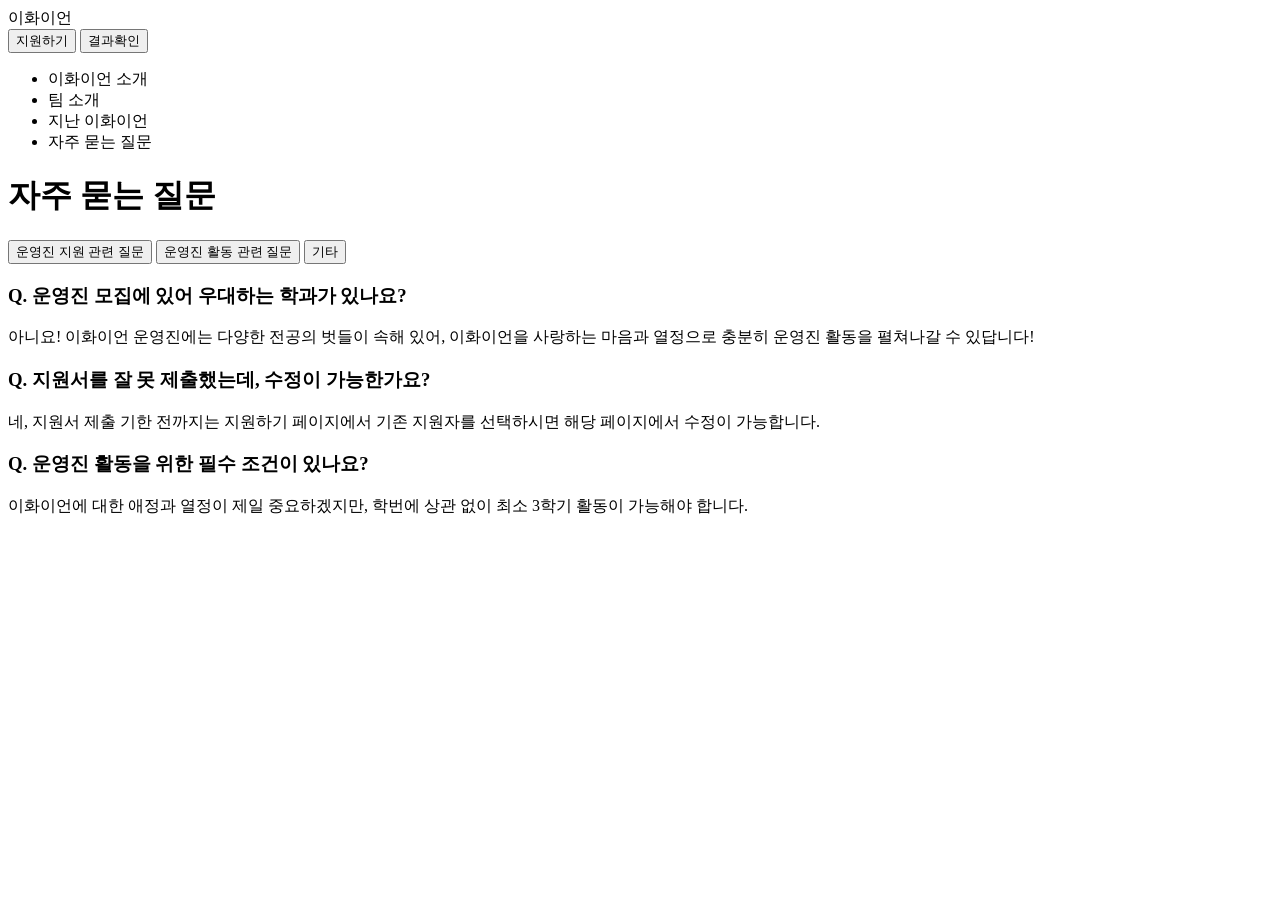
==== index.html @ 4b3a54e9 "1주차 과제" ====
<!DOCTYPE html>
<html lang="ko">
<head>
    <meta charset="UTF-8">
    <meta name="viewport" content="width=device-width, initial-scale=1.0">
    <title>이화이언 html 페이지 구현 과제</title>
</head>
<body>
    <header>
        <div>이화이언</div>
        <nav>
            <button type="button">지원하기</button>
            <button type="button">결과확인</button>
            <ul>
                <li>이화이언 소개</li>
                <li>팀 소개</li>
                <li>지난 이화이언</li>
                <li>자주 묻는 질문</li>
            </ul>
        </nav>
    </header>
    
    <main>
        <h1>자주 묻는 질문</h1>
        <section>
            <button type="button">운영진 지원 관련 질문</button>
            <button type="button">운영진 활동 관련 질문</button>
            <button type="button">기타</button>
        </section>
        <section>
            <article>
                <h3>Q. 운영진 모집에 있어 우대하는 학과가 있나요?</h3>
                <p>아니요! 이화이언 운영진에는 다양한 전공의 벗들이 속해 있어, 이화이언을 사랑하는 마음과 열정으로 충분히 운영진 활동을 펼쳐나갈 수 있답니다!</p>
            </article>
            
            <article>
                <h3>Q. 지원서를 잘 못 제출했는데, 수정이 가능한가요?</h3>
                <p>네, 지원서 제출 기한 전까지는 지원하기 페이지에서 기존 지원자를 선택하시면 해당 페이지에서 수정이 가능합니다.</p>
            </article>
            
            <article>
                <h3>Q. 운영진 활동을 위한 필수 조건이 있나요?</h3>
                <p>이화이언에 대한 애정과 열정이 제일 중요하겠지만, 학번에 상관 없이 최소 3학기 활동이 가능해야 합니다.</p>
            </article>
        </section>
    </main>
</body>
</html>
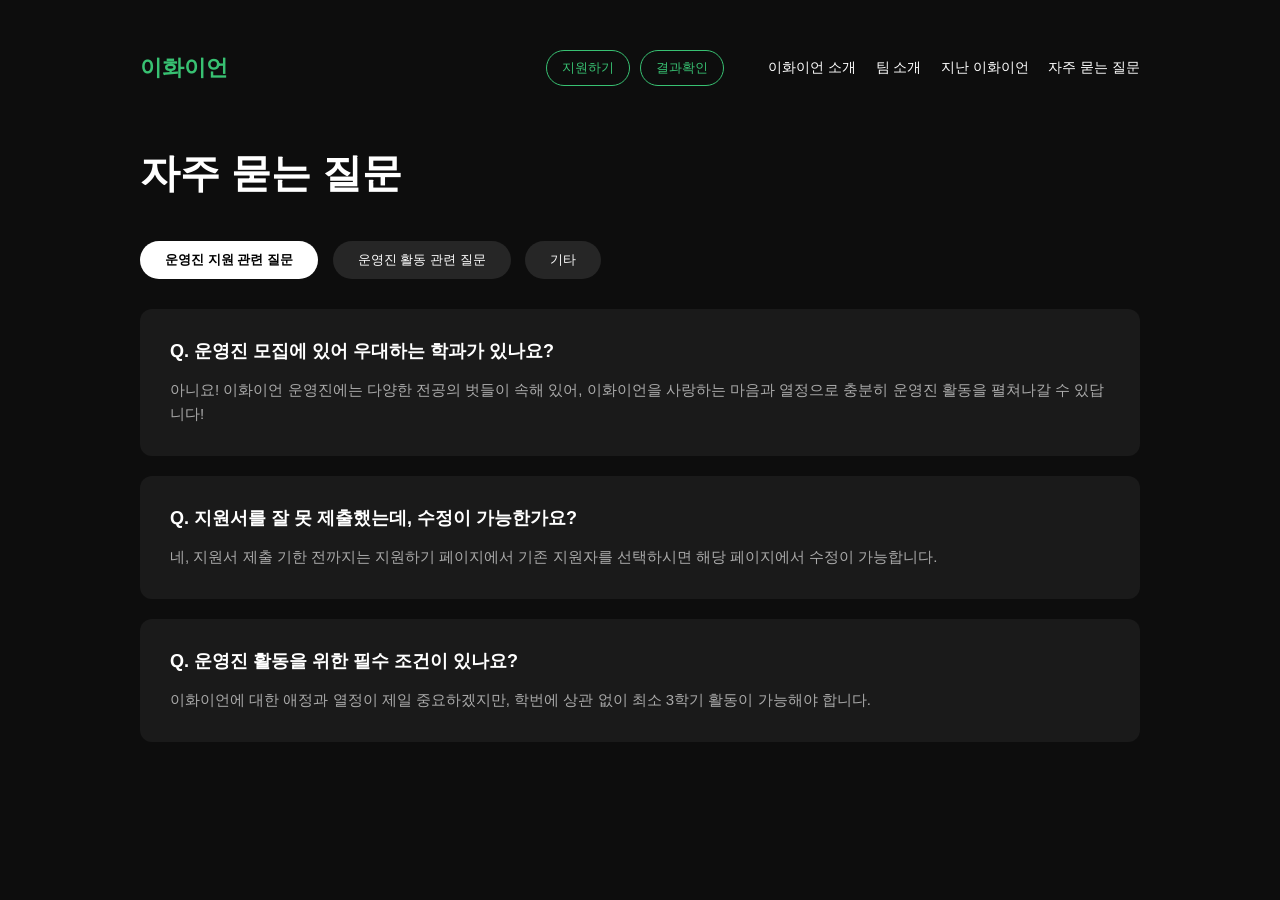
==== commit d9b8b537: "2주차 CSS 과제" ====
--- a/index.html
+++ b/index.html
@@ -4,6 +4,7 @@
     <meta charset="UTF-8">
     <meta name="viewport" content="width=device-width, initial-scale=1.0">
     <title>이화이언 html 페이지 구현 과제</title>
+    <link rel="stylesheet" href="style.css">
 </head>
 <body>
     <header>
--- a/style.css
+++ b/style.css
@@ -0,0 +1,99 @@
+* {
+    margin: 0;
+    padding: 0;
+    box-sizing: border-box;
+}
+
+body {
+    background-color: #0d0d0d;
+    color: #ffffff;           
+    font-family: sans-serif;
+    padding: 50px 20px;
+}
+
+header {
+    display: flex;
+    justify-content: space-between; 
+    align-items: center;
+    max-width: 1000px;
+    margin: 0 auto 60px auto;
+}
+
+header div {
+    font-size: 22px;
+    font-weight: bold;
+    color: #38c172; 
+}
+
+nav button {
+    background: transparent;
+    border: 1px solid #38c172;
+    color: #38c172;
+    padding: 8px 15px;
+    border-radius: 20px;
+    cursor: pointer;
+    margin-right: 5px;
+}
+
+nav ul {
+    display: inline-block;
+    list-style: none;
+    margin-left: 20px;
+}
+
+nav ul li {
+    display: inline-block;
+    margin-left: 15px;
+    font-size: 14px;
+    cursor: pointer;
+}
+
+/* 3. 본문 메인 디자인 */
+main {
+    max-width: 1000px;
+    margin: 0 auto;
+}
+
+h1 {
+    font-size: 40px;
+    margin-bottom: 40px;
+}
+
+/* 카테고리 버튼들 */
+section:first-of-type {
+    margin-bottom: 30px;
+}
+
+section:first-of-type button {
+    border: none;
+    padding: 10px 25px;
+    border-radius: 25px;
+    cursor: pointer;
+    margin-right: 10px;
+    background-color: #262626;
+    color: #fff;
+}
+
+section:first-of-type button:first-child {
+    background-color: #ffffff;
+    color: #000;
+    font-weight: bold;
+}
+
+article {
+    background-color: #1a1a1a;
+    padding: 30px;
+    margin-bottom: 20px;
+    border-radius: 12px;
+}
+
+h3 {
+    font-size: 18px;
+    margin-bottom: 15px;
+}
+
+p {
+    color: #aaaaaa;
+    font-size: 15px;
+    line-height: 1.6;
+}
